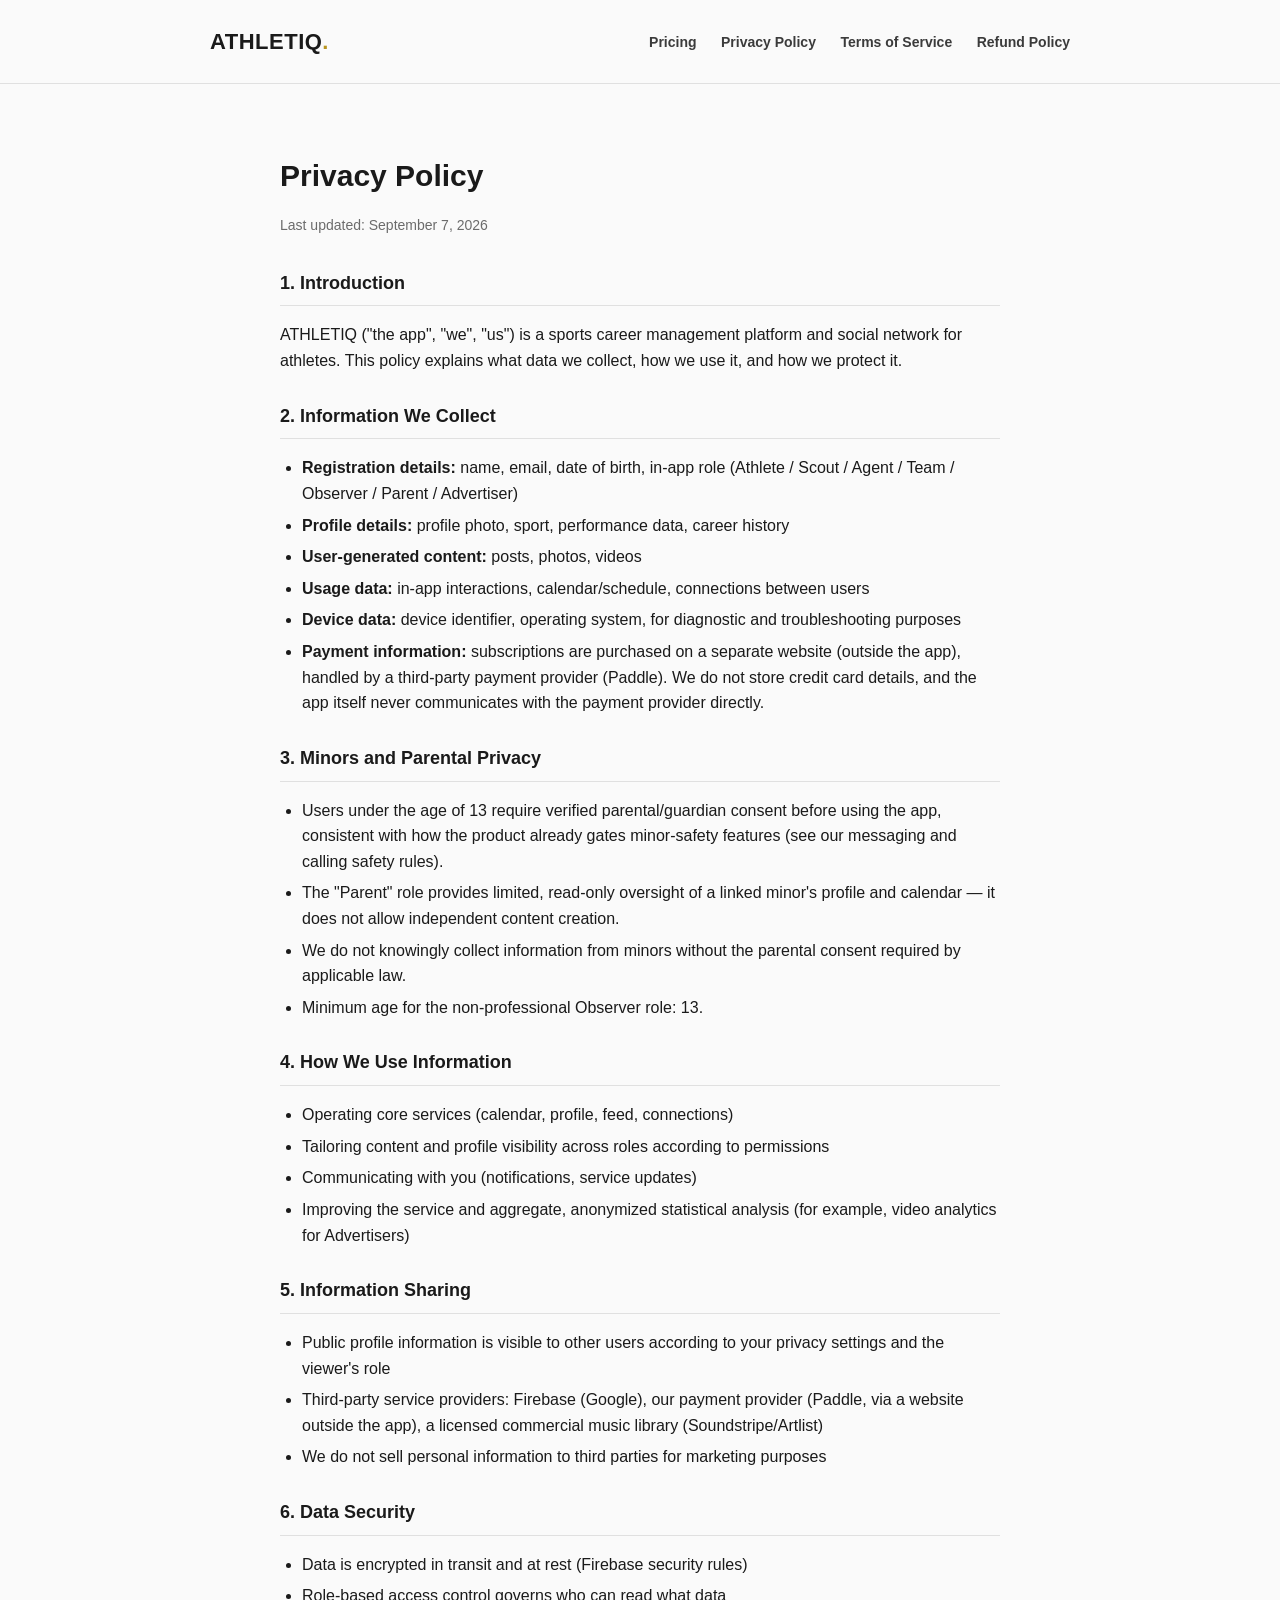
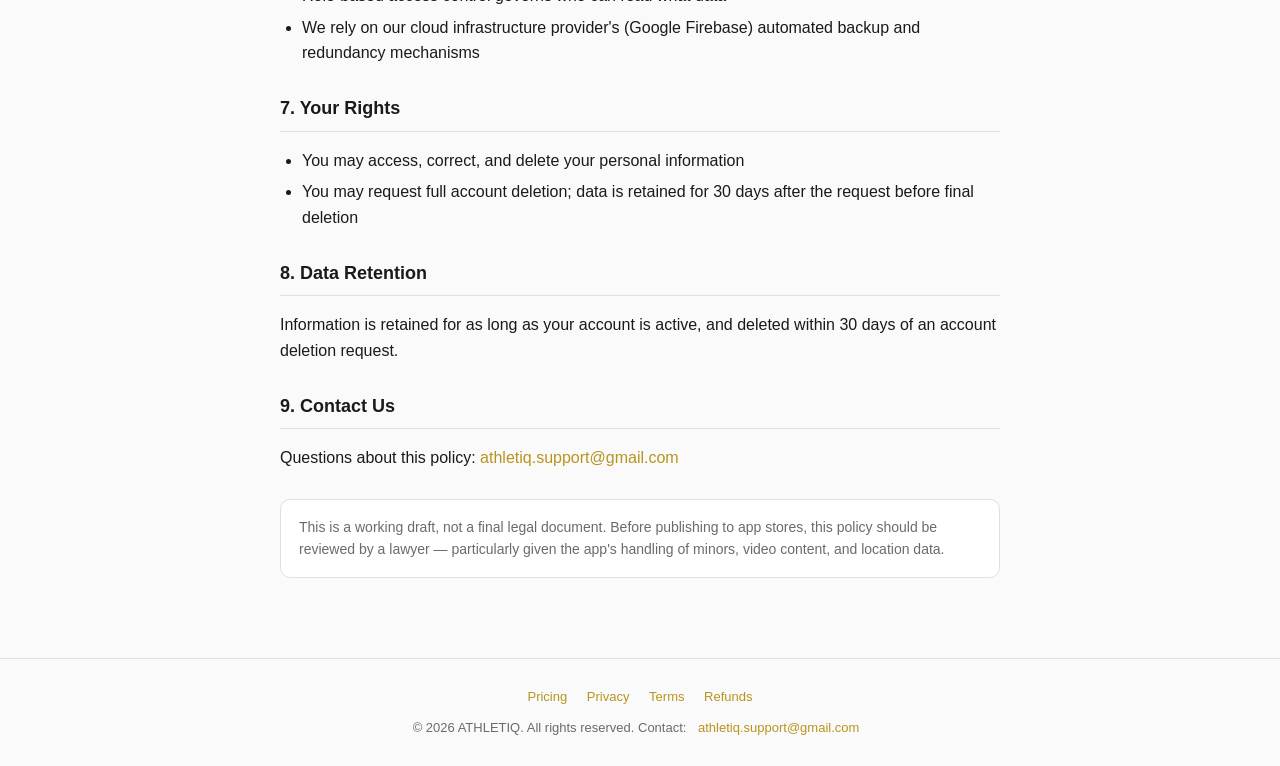
==== privacy.html @ 03448f11 "ATHLETIQ legal/pricing site" ====
<!doctype html>
<html lang="en">
<head>
<meta charset="utf-8">
<meta name="viewport" content="width=device-width, initial-scale=1">
<title>Privacy Policy — ATHLETIQ</title>
<link rel="stylesheet" href="style.css">
</head>
<body class="light">

<!--
  ATTORNEY REVIEW NEEDED BEFORE THIS IS LEGALLY FINAL.
  This page is translated/adapted from ATHLETIQ_Privacy_Terms_Draft_v1.md
  (Part A), which is explicitly marked as a working draft, not a final
  legal document. Every [ALON: ...] / bracketed placeholder in that source
  doc that was still unresolved has been filled below with a conservative
  default so this page reads as a complete policy — NOT because these
  defaults have been legally verified. Auto-filled defaults, by section:

  - Section 3 (Minors): minimum age set to 13, with parental consent
    required under 13 via the in-app Parent-account link feature. This
    matches the age threshold the product already enforces elsewhere
    (Closure Doc section 12.6's minor-safety chat rules), but the exact
    legal minimum age per jurisdiction (Israel law / GDPR digital consent
    age, which varies 13-16 by EU member state / US COPPA) has NOT been
    confirmed by counsel. Revisit before launch.
  - Section 6 (Security): backup/retention mechanism description is a
    generic statement about Firebase's managed infrastructure, not a
    verified description of ATHLETIQ's actual backup procedures. Revisit.
  - Section 9 (Contact): athletiq.support@gmail.com — this one was
    explicitly provided as the real support address, not a placeholder.
-->

<header class="site-header">
  <div class="wrap">
    <a class="logo" href="index.html" style="color:inherit;">ATHLETIQ<span class="dot">.</span></a>
    <nav class="site-nav">
      <a href="pricing.html">Pricing</a>
      <a href="privacy.html">Privacy Policy</a>
      <a href="terms.html">Terms of Service</a>
      <a href="refund.html">Refund Policy</a>
    </nav>
  </div>
</header>

<main>
  <div class="wrap">
    <h1 class="page-title">Privacy Policy</h1>
    <p class="updated">Last updated: September 7, 2026</p>

    <section class="legal-section">
      <h2>1. Introduction</h2>
      <p>ATHLETIQ ("the app", "we", "us") is a sports career management platform and social network for athletes. This policy explains what data we collect, how we use it, and how we protect it.</p>
    </section>

    <section class="legal-section">
      <h2>2. Information We Collect</h2>
      <ul>
        <li><strong>Registration details:</strong> name, email, date of birth, in-app role (Athlete / Scout / Agent / Team / Observer / Parent / Advertiser)</li>
        <li><strong>Profile details:</strong> profile photo, sport, performance data, career history</li>
        <li><strong>User-generated content:</strong> posts, photos, videos</li>
        <li><strong>Usage data:</strong> in-app interactions, calendar/schedule, connections between users</li>
        <li><strong>Device data:</strong> device identifier, operating system, for diagnostic and troubleshooting purposes</li>
        <li><strong>Payment information:</strong> subscriptions are purchased on a separate website (outside the app), handled by a third-party payment provider (Paddle). We do not store credit card details, and the app itself never communicates with the payment provider directly.</li>
      </ul>
    </section>

    <section class="legal-section">
      <h2>3. Minors and Parental Privacy</h2>
      <ul>
        <li>Users under the age of 13 require verified parental/guardian consent before using the app, consistent with how the product already gates minor-safety features (see our messaging and calling safety rules).</li>
        <li>The "Parent" role provides limited, read-only oversight of a linked minor's profile and calendar — it does not allow independent content creation.</li>
        <li>We do not knowingly collect information from minors without the parental consent required by applicable law.</li>
        <li>Minimum age for the non-professional Observer role: 13.</li>
      </ul>
    </section>

    <section class="legal-section">
      <h2>4. How We Use Information</h2>
      <ul>
        <li>Operating core services (calendar, profile, feed, connections)</li>
        <li>Tailoring content and profile visibility across roles according to permissions</li>
        <li>Communicating with you (notifications, service updates)</li>
        <li>Improving the service and aggregate, anonymized statistical analysis (for example, video analytics for Advertisers)</li>
      </ul>
    </section>

    <section class="legal-section">
      <h2>5. Information Sharing</h2>
      <ul>
        <li>Public profile information is visible to other users according to your privacy settings and the viewer's role</li>
        <li>Third-party service providers: Firebase (Google), our payment provider (Paddle, via a website outside the app), a licensed commercial music library (Soundstripe/Artlist)</li>
        <li>We do not sell personal information to third parties for marketing purposes</li>
      </ul>
    </section>

    <section class="legal-section">
      <h2>6. Data Security</h2>
      <ul>
        <li>Data is encrypted in transit and at rest (Firebase security rules)</li>
        <li>Role-based access control governs who can read what data</li>
        <li>We rely on our cloud infrastructure provider's (Google Firebase) automated backup and redundancy mechanisms</li>
      </ul>
    </section>

    <section class="legal-section">
      <h2>7. Your Rights</h2>
      <ul>
        <li>You may access, correct, and delete your personal information</li>
        <li>You may request full account deletion; data is retained for 30 days after the request before final deletion</li>
      </ul>
    </section>

    <section class="legal-section">
      <h2>8. Data Retention</h2>
      <p>Information is retained for as long as your account is active, and deleted within 30 days of an account deletion request.</p>
    </section>

    <section class="legal-section">
      <h2>9. Contact Us</h2>
      <p>Questions about this policy: <a href="mailto:athletiq.support@gmail.com">athletiq.support@gmail.com</a></p>
    </section>

    <div class="note-box">
      This is a working draft, not a final legal document. Before publishing to app stores, this policy should be reviewed by a lawyer — particularly given the app's handling of minors, video content, and location data.
    </div>
  </div>
</main>

<footer class="site-footer">
  <div class="wrap">
    <div>
      <a href="pricing.html">Pricing</a>
      <a href="privacy.html">Privacy</a>
      <a href="terms.html">Terms</a>
      <a href="refund.html">Refunds</a>
    </div>
    <div style="margin-top:10px;">&copy; 2026 ATHLETIQ. All rights reserved. Contact: <a href="mailto:athletiq.support@gmail.com">athletiq.support@gmail.com</a></div>
  </div>
</footer>

</body>
</html>
---- style.css ----
/* ATHLETIQ — legal/marketing static site.
   Colors match the real app's design system (Closure Doc section 11) —
   not invented for this site. Dark palette (Auth-flow look) for the
   landing page, light palette (in-app default) for policy/pricing pages,
   same split logic the app itself uses. */

:root {
  --gold: #B8941F;
  --gold-light: #D4AF37;
  --gold-dark: #8C6D14;
  --silver: #C0C0C0;
  --error: #D64545;

  /* light (policy/pricing pages) */
  --light-bg: #FAFAFA;
  --light-surface: #FFFFFF;
  --light-text: #1A1A1A;
  --light-text-secondary: #6B6B6B;
  --light-border: #E0E0E0;

  /* dark (homepage, Auth-flow look) */
  --dark-bg: #0D0D0D;
  --dark-surface: #1A1A1A;
  --dark-text: #FFFFFF;
  --dark-text-secondary: #B3B3B3;
  --dark-border: #2E2E2E;
}

* { box-sizing: border-box; }

body {
  margin: 0;
  font-family: -apple-system, BlinkMacSystemFont, "Segoe UI", Roboto, Helvetica, Arial, sans-serif;
  line-height: 1.6;
}

body.light {
  background: var(--light-bg);
  color: var(--light-text);
}

body.dark {
  background: var(--dark-bg);
  color: var(--dark-text);
}

a { color: var(--gold); text-decoration: none; }
a:hover { color: var(--gold-light); text-decoration: underline; }

.wrap {
  max-width: 760px;
  margin: 0 auto;
  padding: 0 20px;
}

header.site-header {
  padding: 24px 0;
  border-bottom: 1px solid var(--light-border);
}

body.dark header.site-header { border-bottom-color: var(--dark-border); }

.site-header .wrap {
  max-width: 900px;
  display: flex;
  align-items: center;
  justify-content: space-between;
  flex-wrap: wrap;
  gap: 12px;
}

.logo {
  font-size: 22px;
  font-weight: 800;
  letter-spacing: 0.5px;
  color: inherit;
}

.logo .dot { color: var(--gold); }

nav.site-nav a {
  margin-inline-start: 20px;
  font-size: 14px;
  font-weight: 600;
  color: inherit;
  opacity: 0.85;
}

nav.site-nav a:hover { opacity: 1; color: var(--gold); }

main { padding: 48px 0 80px; }

.hero {
  max-width: 900px;
  margin: 0 auto;
  padding: 80px 20px 64px;
  text-align: center;
}

.hero h1 {
  font-size: 40px;
  margin: 0 0 12px;
}

.hero .tagline {
  font-size: 18px;
  color: var(--dark-text-secondary);
  max-width: 520px;
  margin: 0 auto 32px;
}

.btn {
  display: inline-block;
  background: var(--gold);
  color: var(--dark-bg);
  font-weight: 700;
  padding: 12px 28px;
  border-radius: 8px;
  text-decoration: none;
}

.btn:hover { background: var(--gold-light); color: var(--dark-bg); text-decoration: none; }

.link-row {
  display: flex;
  justify-content: center;
  gap: 24px;
  flex-wrap: wrap;
  margin-top: 40px;
}

.link-row a { font-size: 15px; font-weight: 600; }

h1, h2, h3 { font-weight: 700; }

.page-title {
  font-size: 30px;
  margin-bottom: 4px;
}

.updated {
  color: var(--light-text-secondary);
  font-size: 14px;
  margin-bottom: 32px;
}

section.legal-section { margin-bottom: 28px; }

section.legal-section h2 {
  font-size: 18px;
  border-bottom: 1px solid var(--light-border);
  padding-bottom: 8px;
  margin-bottom: 10px;
}

ul { padding-inline-start: 22px; }
li { margin-bottom: 6px; }

table.pricing {
  width: 100%;
  border-collapse: collapse;
  margin: 24px 0 8px;
}

table.pricing th, table.pricing td {
  text-align: start;
  padding: 14px 12px;
  border-bottom: 1px solid var(--light-border);
}

table.pricing th { font-size: 13px; text-transform: uppercase; letter-spacing: 0.04em; color: var(--light-text-secondary); }

table.pricing td.price { font-weight: 700; color: var(--gold-dark); white-space: nowrap; }

.note-box {
  background: var(--light-surface);
  border: 1px solid var(--light-border);
  border-radius: 10px;
  padding: 16px 18px;
  font-size: 14px;
  color: var(--light-text-secondary);
  margin-top: 24px;
}

footer.site-footer {
  border-top: 1px solid var(--light-border);
  padding: 28px 0;
  font-size: 13px;
  color: var(--light-text-secondary);
  text-align: center;
}

body.dark footer.site-footer {
  border-top-color: var(--dark-border);
  color: var(--dark-text-secondary);
}

footer.site-footer a { margin: 0 8px; }

.contact-line {
  font-size: 15px;
  margin-top: 8px;
}

@media (max-width: 600px) {
  .hero h1 { font-size: 30px; }
  nav.site-nav a { margin-inline-start: 12px; font-size: 13px; }
}
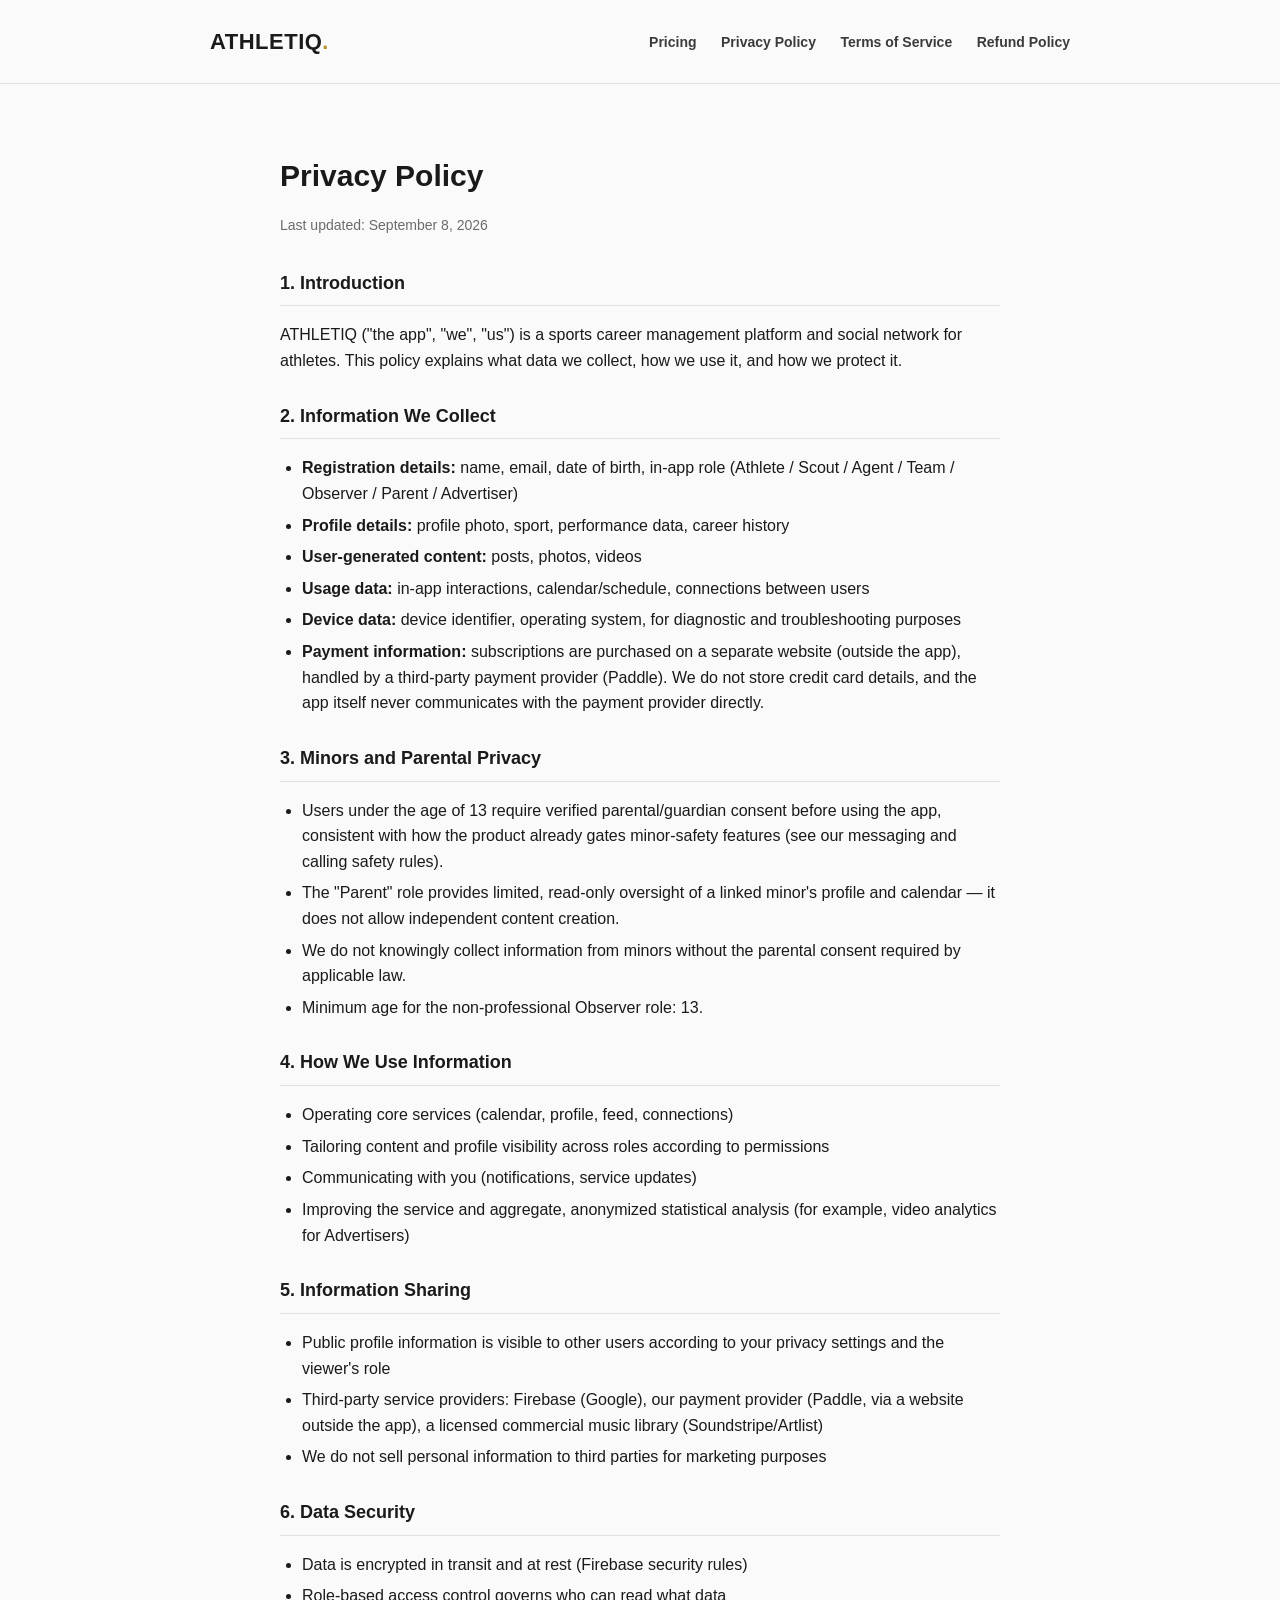
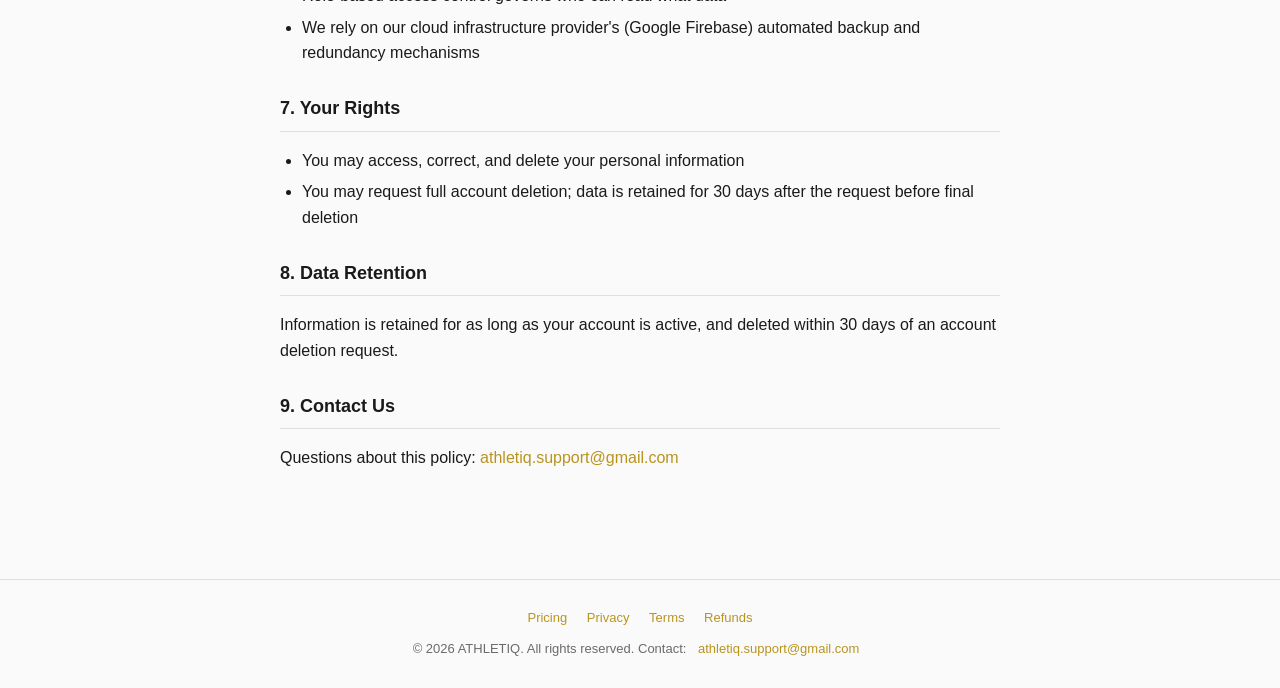
==== commit 5f802cea: "Remove draft labeling from legal pages Co-Authored-By: Claude Sonnet 5 <noreply@anthropic.com> Claud" ====
--- a/privacy.html
+++ b/privacy.html
@@ -7,29 +7,6 @@
 <link rel="stylesheet" href="style.css">
 </head>
 <body class="light">
-
-<!--
-  ATTORNEY REVIEW NEEDED BEFORE THIS IS LEGALLY FINAL.
-  This page is translated/adapted from ATHLETIQ_Privacy_Terms_Draft_v1.md
-  (Part A), which is explicitly marked as a working draft, not a final
-  legal document. Every [ALON: ...] / bracketed placeholder in that source
-  doc that was still unresolved has been filled below with a conservative
-  default so this page reads as a complete policy — NOT because these
-  defaults have been legally verified. Auto-filled defaults, by section:
-
-  - Section 3 (Minors): minimum age set to 13, with parental consent
-    required under 13 via the in-app Parent-account link feature. This
-    matches the age threshold the product already enforces elsewhere
-    (Closure Doc section 12.6's minor-safety chat rules), but the exact
-    legal minimum age per jurisdiction (Israel law / GDPR digital consent
-    age, which varies 13-16 by EU member state / US COPPA) has NOT been
-    confirmed by counsel. Revisit before launch.
-  - Section 6 (Security): backup/retention mechanism description is a
-    generic statement about Firebase's managed infrastructure, not a
-    verified description of ATHLETIQ's actual backup procedures. Revisit.
-  - Section 9 (Contact): athletiq.support@gmail.com — this one was
-    explicitly provided as the real support address, not a placeholder.
--->
 
 <header class="site-header">
   <div class="wrap">
@@ -46,7 +23,7 @@
 <main>
   <div class="wrap">
     <h1 class="page-title">Privacy Policy</h1>
-    <p class="updated">Last updated: September 7, 2026</p>
+    <p class="updated">Last updated: September 8, 2026</p>
 
     <section class="legal-section">
       <h2>1. Introduction</h2>
@@ -120,10 +97,6 @@
       <h2>9. Contact Us</h2>
       <p>Questions about this policy: <a href="mailto:athletiq.support@gmail.com">athletiq.support@gmail.com</a></p>
     </section>
-
-    <div class="note-box">
-      This is a working draft, not a final legal document. Before publishing to app stores, this policy should be reviewed by a lawyer — particularly given the app's handling of minors, video content, and location data.
-    </div>
   </div>
 </main>
 
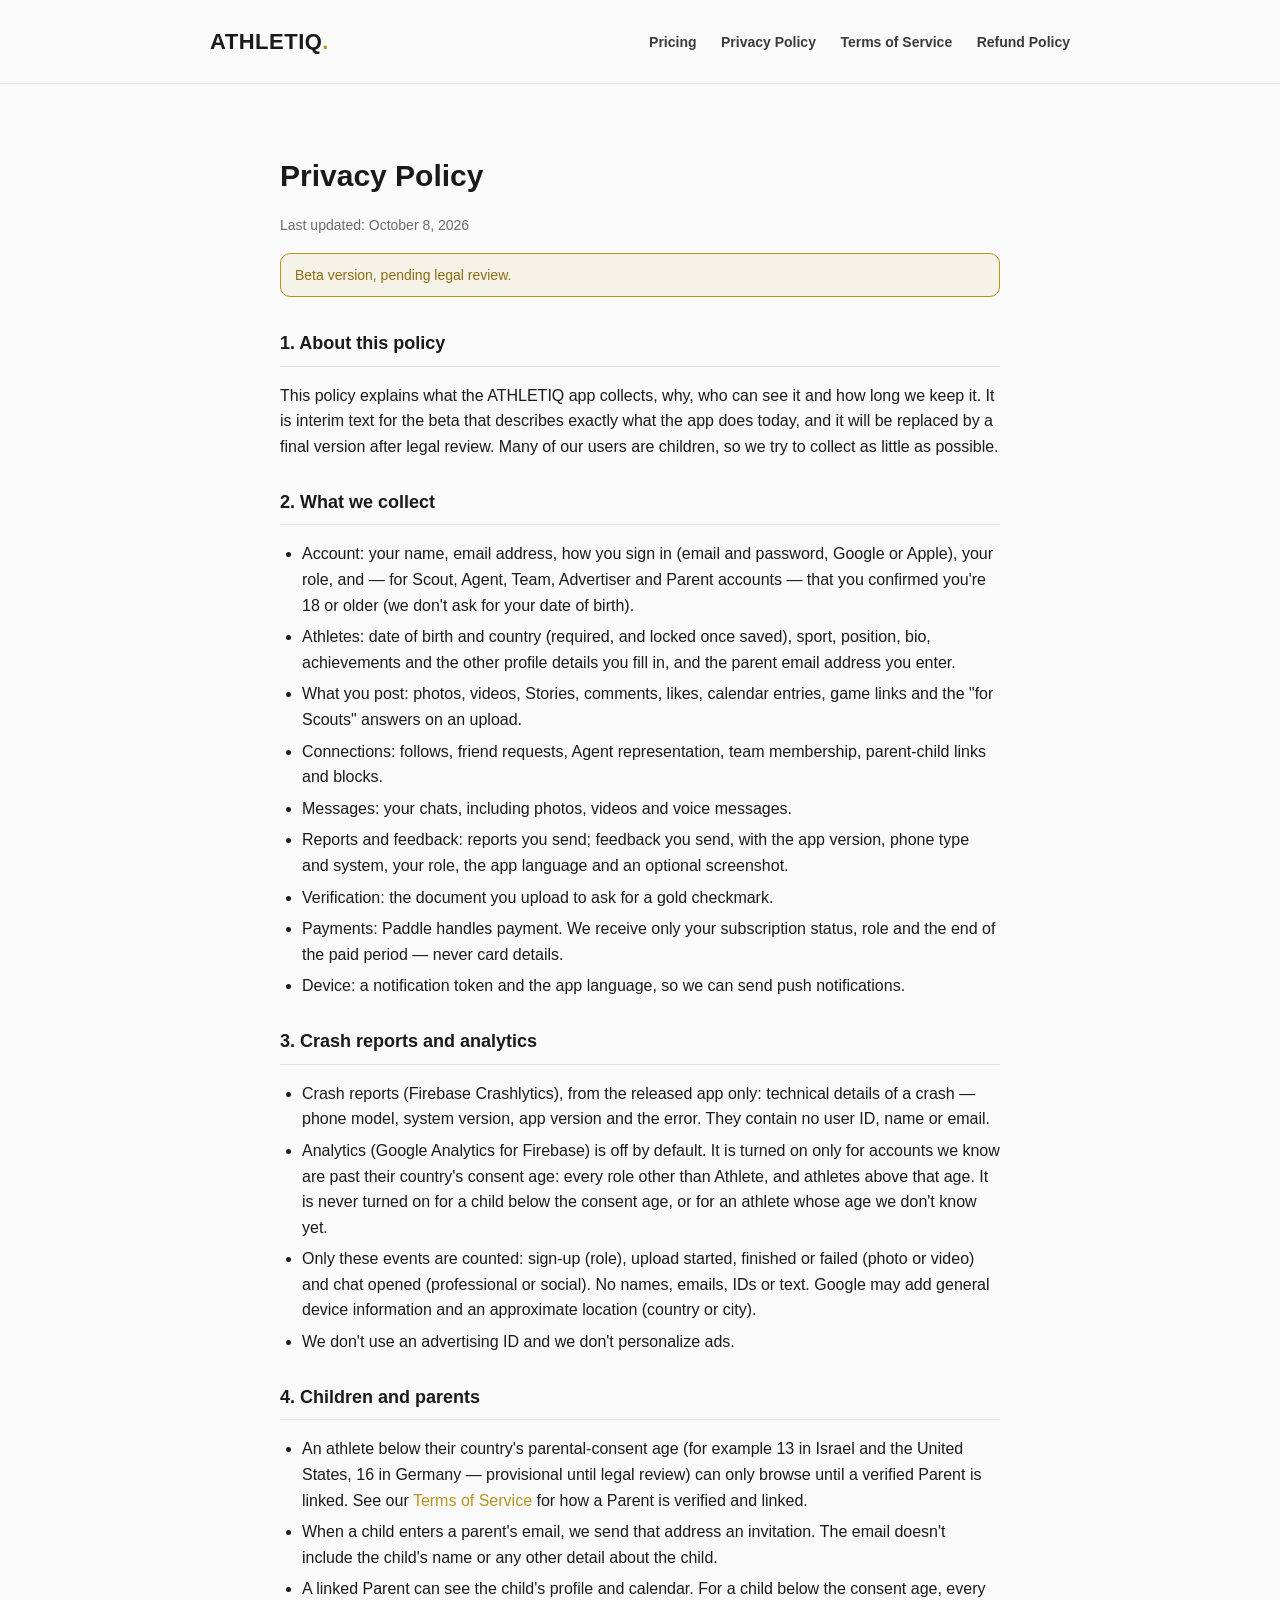
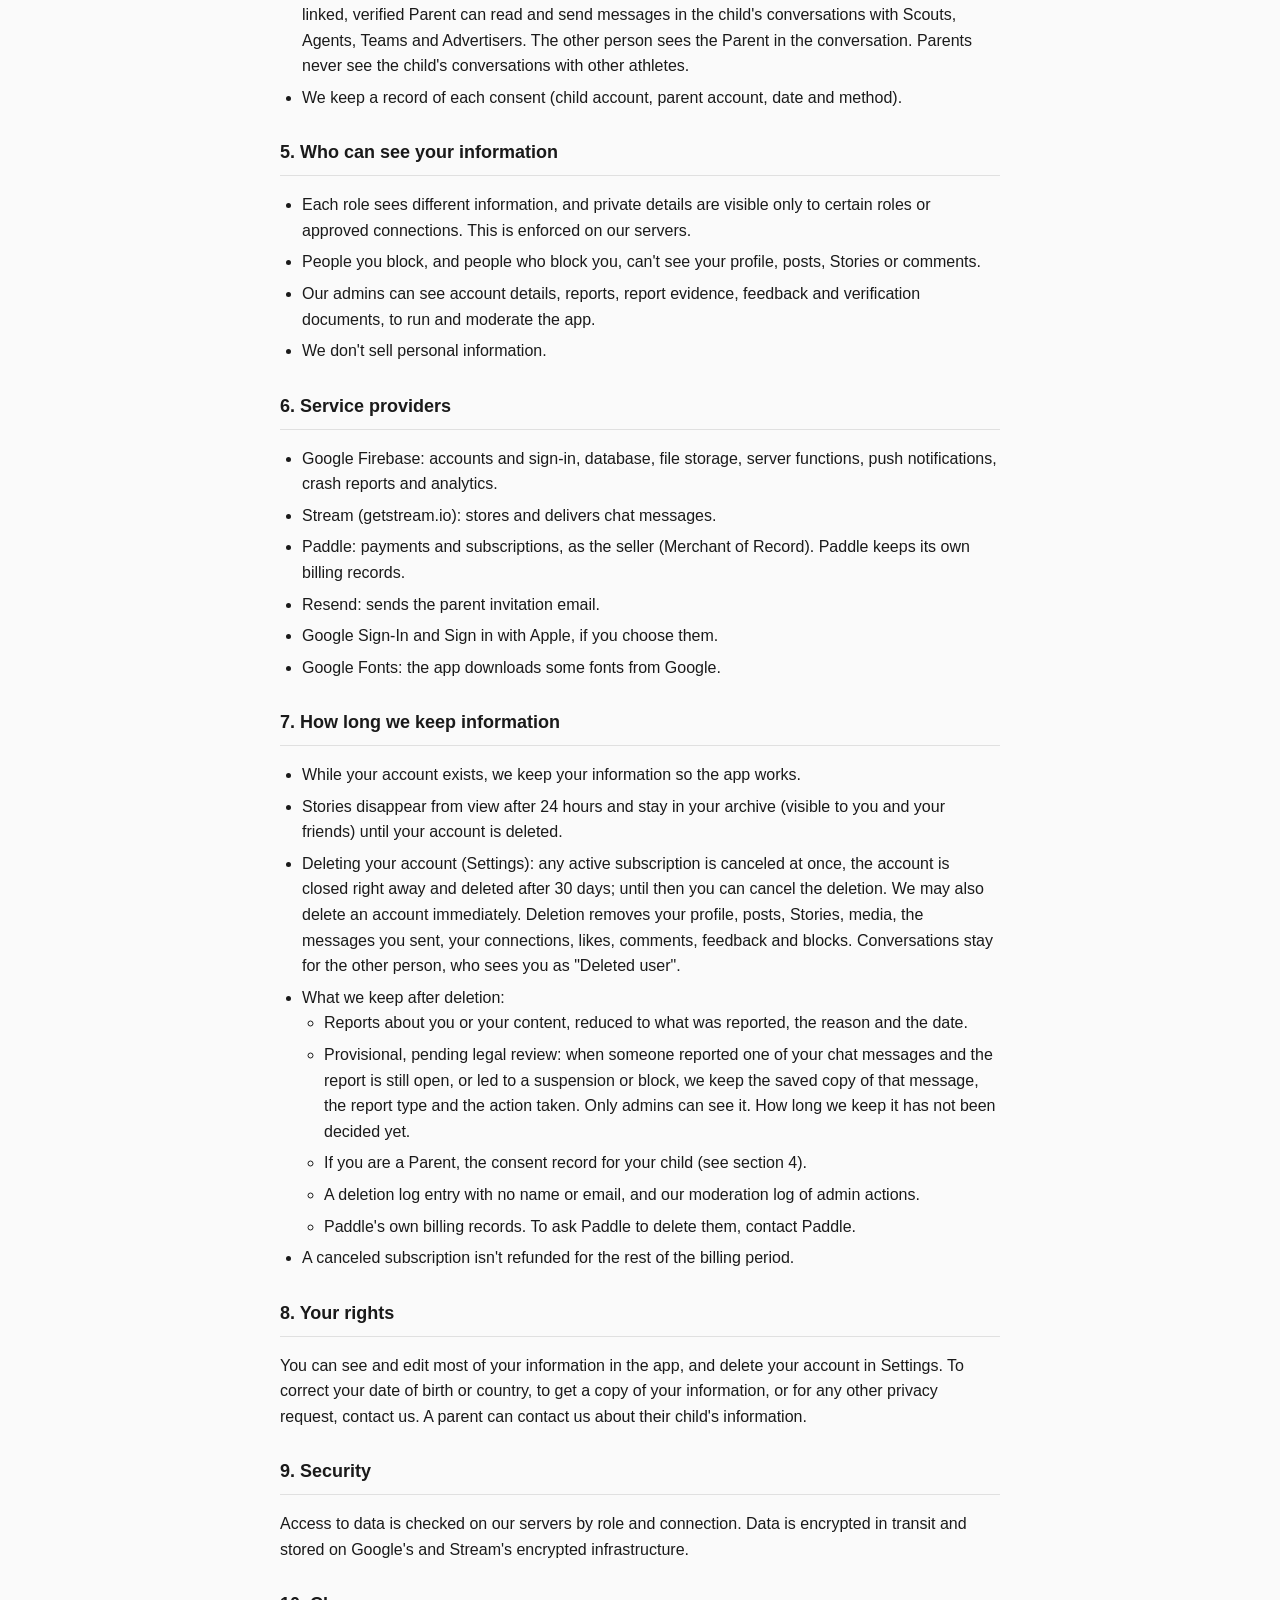
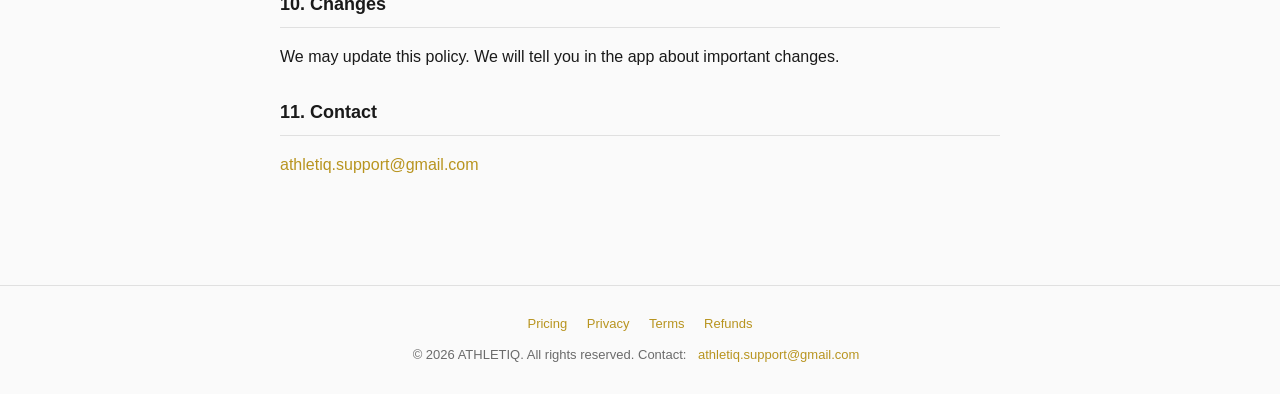
==== commit b1411345: "Terms, Privacy, Refund: beta interim text, pending legal review Matches the app's in-app text (athle" ====
--- a/privacy.html
+++ b/privacy.html
@@ -23,79 +23,100 @@
 <main>
   <div class="wrap">
     <h1 class="page-title">Privacy Policy</h1>
-    <p class="updated">Last updated: September 8, 2026</p>
+    <p class="updated">Last updated: October 8, 2026</p>
+    <p class="beta-notice">Beta version, pending legal review.</p>
 
     <section class="legal-section">
-      <h2>1. Introduction</h2>
-      <p>ATHLETIQ ("the app", "we", "us") is a sports career management platform and social network for athletes. This policy explains what data we collect, how we use it, and how we protect it.</p>
+      <h2>1. About this policy</h2>
+      <p>This policy explains what the ATHLETIQ app collects, why, who can see it and how long we keep it. It is interim text for the beta that describes exactly what the app does today, and it will be replaced by a final version after legal review. Many of our users are children, so we try to collect as little as possible.</p>
     </section>
 
     <section class="legal-section">
-      <h2>2. Information We Collect</h2>
+      <h2>2. What we collect</h2>
       <ul>
-        <li><strong>Registration details:</strong> name, email, date of birth, in-app role (Athlete / Scout / Agent / Team / Observer / Parent / Advertiser)</li>
-        <li><strong>Profile details:</strong> profile photo, sport, performance data, career history</li>
-        <li><strong>User-generated content:</strong> posts, photos, videos</li>
-        <li><strong>Usage data:</strong> in-app interactions, calendar/schedule, connections between users</li>
-        <li><strong>Device data:</strong> device identifier, operating system, for diagnostic and troubleshooting purposes</li>
-        <li><strong>Payment information:</strong> subscriptions are purchased on a separate website (outside the app), handled by a third-party payment provider (Paddle). We do not store credit card details, and the app itself never communicates with the payment provider directly.</li>
+        <li>Account: your name, email address, how you sign in (email and password, Google or Apple), your role, and — for Scout, Agent, Team, Advertiser and Parent accounts — that you confirmed you're 18 or older (we don't ask for your date of birth).</li>
+        <li>Athletes: date of birth and country (required, and locked once saved), sport, position, bio, achievements and the other profile details you fill in, and the parent email address you enter.</li>
+        <li>What you post: photos, videos, Stories, comments, likes, calendar entries, game links and the "for Scouts" answers on an upload.</li>
+        <li>Connections: follows, friend requests, Agent representation, team membership, parent-child links and blocks.</li>
+        <li>Messages: your chats, including photos, videos and voice messages.</li>
+        <li>Reports and feedback: reports you send; feedback you send, with the app version, phone type and system, your role, the app language and an optional screenshot.</li>
+        <li>Verification: the document you upload to ask for a gold checkmark.</li>
+        <li>Payments: Paddle handles payment. We receive only your subscription status, role and the end of the paid period — never card details.</li>
+        <li>Device: a notification token and the app language, so we can send push notifications.</li>
       </ul>
     </section>
 
     <section class="legal-section">
-      <h2>3. Minors and Parental Privacy</h2>
+      <h2>3. Crash reports and analytics</h2>
       <ul>
-        <li>Users under the age of 13 require verified parental/guardian consent before using the app, consistent with how the product already gates minor-safety features (see our messaging and calling safety rules).</li>
-        <li>The "Parent" role provides limited, read-only oversight of a linked minor's profile and calendar — it does not allow independent content creation.</li>
-        <li>We do not knowingly collect information from minors without the parental consent required by applicable law.</li>
-        <li>Minimum age for the non-professional Observer role: 13.</li>
+        <li>Crash reports (Firebase Crashlytics), from the released app only: technical details of a crash — phone model, system version, app version and the error. They contain no user ID, name or email.</li>
+        <li>Analytics (Google Analytics for Firebase) is off by default. It is turned on only for accounts we know are past their country's consent age: every role other than Athlete, and athletes above that age. It is never turned on for a child below the consent age, or for an athlete whose age we don't know yet.</li>
+        <li>Only these events are counted: sign-up (role), upload started, finished or failed (photo or video) and chat opened (professional or social). No names, emails, IDs or text. Google may add general device information and an approximate location (country or city).</li>
+        <li>We don't use an advertising ID and we don't personalize ads.</li>
       </ul>
     </section>
 
     <section class="legal-section">
-      <h2>4. How We Use Information</h2>
+      <h2>4. Children and parents</h2>
       <ul>
-        <li>Operating core services (calendar, profile, feed, connections)</li>
-        <li>Tailoring content and profile visibility across roles according to permissions</li>
-        <li>Communicating with you (notifications, service updates)</li>
-        <li>Improving the service and aggregate, anonymized statistical analysis (for example, video analytics for Advertisers)</li>
+        <li>An athlete below their country's parental-consent age (for example 13 in Israel and the United States, 16 in Germany — provisional until legal review) can only browse until a verified Parent is linked. See our <a href="terms.html">Terms of Service</a> for how a Parent is verified and linked.</li>
+        <li>When a child enters a parent's email, we send that address an invitation. The email doesn't include the child's name or any other detail about the child.</li>
+        <li>A linked Parent can see the child's profile and calendar. For a child below the consent age, every linked, verified Parent can read and send messages in the child's conversations with Scouts, Agents, Teams and Advertisers. The other person sees the Parent in the conversation. Parents never see the child's conversations with other athletes.</li>
+        <li>We keep a record of each consent (child account, parent account, date and method).</li>
       </ul>
     </section>
 
     <section class="legal-section">
-      <h2>5. Information Sharing</h2>
+      <h2>5. Who can see your information</h2>
       <ul>
-        <li>Public profile information is visible to other users according to your privacy settings and the viewer's role</li>
-        <li>Third-party service providers: Firebase (Google), our payment provider (Paddle, via a website outside the app), a licensed commercial music library (Soundstripe/Artlist)</li>
-        <li>We do not sell personal information to third parties for marketing purposes</li>
+        <li>Each role sees different information, and private details are visible only to certain roles or approved connections. This is enforced on our servers.</li>
+        <li>People you block, and people who block you, can't see your profile, posts, Stories or comments.</li>
+        <li>Our admins can see account details, reports, report evidence, feedback and verification documents, to run and moderate the app.</li>
+        <li>We don't sell personal information.</li>
       </ul>
     </section>
 
     <section class="legal-section">
-      <h2>6. Data Security</h2>
+      <h2>6. Service providers</h2>
       <ul>
-        <li>Data is encrypted in transit and at rest (Firebase security rules)</li>
-        <li>Role-based access control governs who can read what data</li>
-        <li>We rely on our cloud infrastructure provider's (Google Firebase) automated backup and redundancy mechanisms</li>
+        <li>Google Firebase: accounts and sign-in, database, file storage, server functions, push notifications, crash reports and analytics.</li>
+        <li>Stream (getstream.io): stores and delivers chat messages.</li>
+        <li>Paddle: payments and subscriptions, as the seller (Merchant of Record). Paddle keeps its own billing records.</li>
+        <li>Resend: sends the parent invitation email.</li>
+        <li>Google Sign-In and Sign in with Apple, if you choose them.</li>
+        <li>Google Fonts: the app downloads some fonts from Google.</li>
       </ul>
     </section>
 
     <section class="legal-section">
-      <h2>7. Your Rights</h2>
+      <h2>7. How long we keep information</h2>
       <ul>
-        <li>You may access, correct, and delete your personal information</li>
-        <li>You may request full account deletion; data is retained for 30 days after the request before final deletion</li>
+        <li>While your account exists, we keep your information so the app works.</li>
+        <li>Stories disappear from view after 24 hours and stay in your archive (visible to you and your friends) until your account is deleted.</li>
+        <li>Deleting your account (Settings): any active subscription is canceled at once, the account is closed right away and deleted after 30 days; until then you can cancel the deletion. We may also delete an account immediately. Deletion removes your profile, posts, Stories, media, the messages you sent, your connections, likes, comments, feedback and blocks. Conversations stay for the other person, who sees you as "Deleted user".</li>
+        <li>What we keep after deletion:<ul><li>Reports about you or your content, reduced to what was reported, the reason and the date.</li><li>Provisional, pending legal review: when someone reported one of your chat messages and the report is still open, or led to a suspension or block, we keep the saved copy of that message, the report type and the action taken. Only admins can see it. How long we keep it has not been decided yet.</li><li>If you are a Parent, the consent record for your child (see section 4).</li><li>A deletion log entry with no name or email, and our moderation log of admin actions.</li><li>Paddle's own billing records. To ask Paddle to delete them, contact Paddle.</li></ul></li>
+        <li>A canceled subscription isn't refunded for the rest of the billing period.</li>
       </ul>
     </section>
 
     <section class="legal-section">
-      <h2>8. Data Retention</h2>
-      <p>Information is retained for as long as your account is active, and deleted within 30 days of an account deletion request.</p>
+      <h2>8. Your rights</h2>
+      <p>You can see and edit most of your information in the app, and delete your account in Settings. To correct your date of birth or country, to get a copy of your information, or for any other privacy request, contact us. A parent can contact us about their child's information.</p>
     </section>
 
     <section class="legal-section">
-      <h2>9. Contact Us</h2>
-      <p>Questions about this policy: <a href="mailto:athletiq.support@gmail.com">athletiq.support@gmail.com</a></p>
+      <h2>9. Security</h2>
+      <p>Access to data is checked on our servers by role and connection. Data is encrypted in transit and stored on Google's and Stream's encrypted infrastructure.</p>
+    </section>
+
+    <section class="legal-section">
+      <h2>10. Changes</h2>
+      <p>We may update this policy. We will tell you in the app about important changes.</p>
+    </section>
+
+    <section class="legal-section">
+      <h2>11. Contact</h2>
+      <p><a href="mailto:athletiq.support@gmail.com">athletiq.support@gmail.com</a></p>
     </section>
   </div>
 </main>
--- a/style.css
+++ b/style.css
@@ -121,6 +121,20 @@
 
 .btn:hover { background: var(--gold-light); color: var(--dark-bg); text-decoration: none; }
 
+button.btn {
+  border: none;
+  font: inherit;
+  font-weight: 700;
+  cursor: pointer;
+}
+
+button.btn:disabled { opacity: 0.6; cursor: default; }
+
+.checkout-account {
+  color: var(--light-text-secondary);
+  font-size: 14px;
+}
+
 .link-row {
   display: flex;
   justify-content: center;
@@ -144,6 +158,16 @@
   margin-bottom: 32px;
 }
 
+.beta-notice {
+  border: 1px solid var(--gold);
+  background: rgba(184, 148, 31, 0.08);
+  color: var(--gold-dark);
+  border-radius: 10px;
+  padding: 10px 14px;
+  font-size: 14px;
+  margin: -16px 0 32px;
+}
+
 section.legal-section { margin-bottom: 28px; }
 
 section.legal-section h2 {
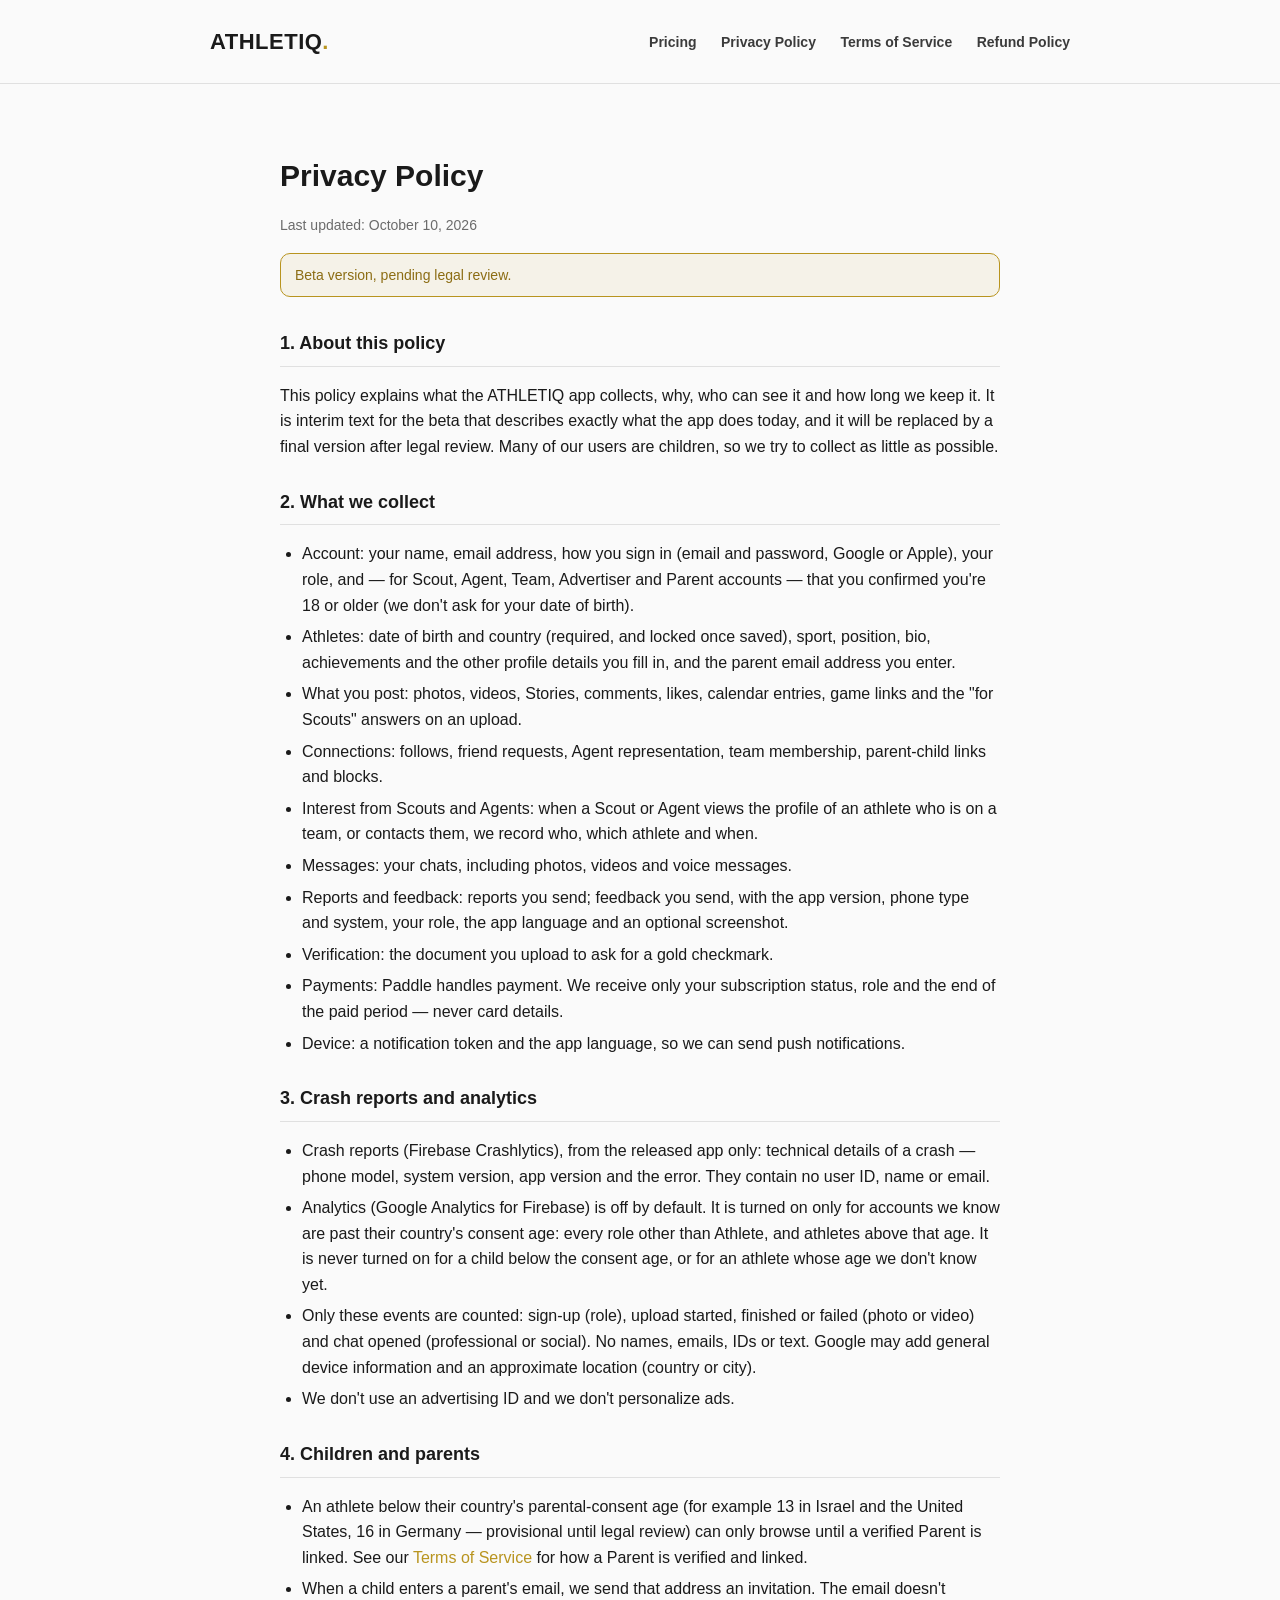
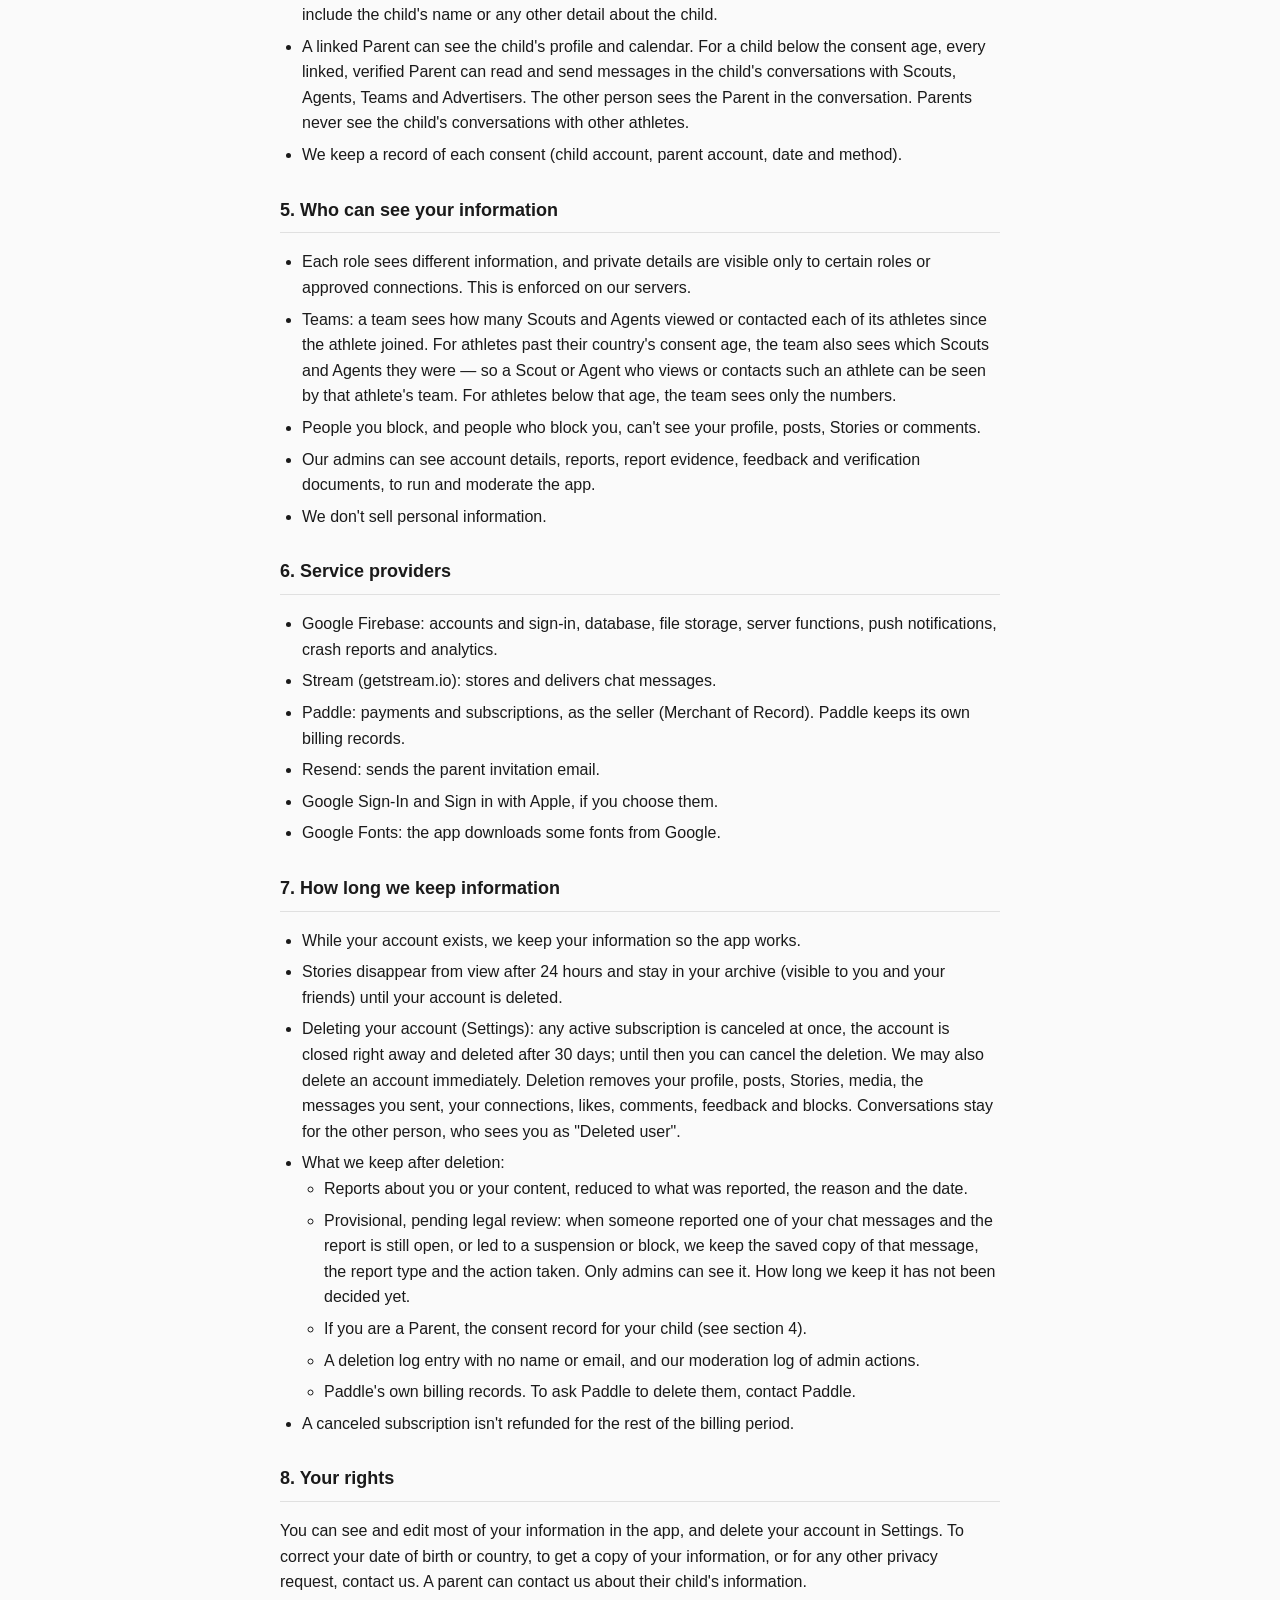
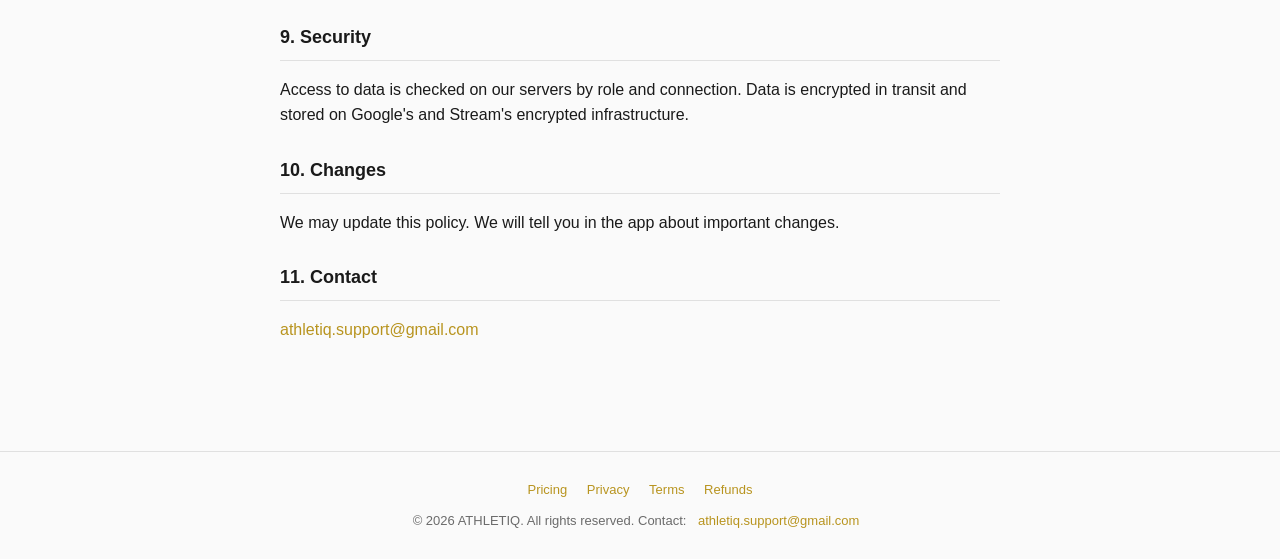
==== commit 8b984c26: "Privacy: Team Scout-interest disclosure (beta interim) Co-Authored-By: Claude Opus 5.5 <noreply@anth" ====
--- a/privacy.html
+++ b/privacy.html
@@ -23,7 +23,7 @@
 <main>
   <div class="wrap">
     <h1 class="page-title">Privacy Policy</h1>
-    <p class="updated">Last updated: October 8, 2026</p>
+    <p class="updated">Last updated: October 10, 2026</p>
     <p class="beta-notice">Beta version, pending legal review.</p>
 
     <section class="legal-section">
@@ -38,6 +38,7 @@
         <li>Athletes: date of birth and country (required, and locked once saved), sport, position, bio, achievements and the other profile details you fill in, and the parent email address you enter.</li>
         <li>What you post: photos, videos, Stories, comments, likes, calendar entries, game links and the "for Scouts" answers on an upload.</li>
         <li>Connections: follows, friend requests, Agent representation, team membership, parent-child links and blocks.</li>
+        <li>Interest from Scouts and Agents: when a Scout or Agent views the profile of an athlete who is on a team, or contacts them, we record who, which athlete and when.</li>
         <li>Messages: your chats, including photos, videos and voice messages.</li>
         <li>Reports and feedback: reports you send; feedback you send, with the app version, phone type and system, your role, the app language and an optional screenshot.</li>
         <li>Verification: the document you upload to ask for a gold checkmark.</li>
@@ -70,6 +71,7 @@
       <h2>5. Who can see your information</h2>
       <ul>
         <li>Each role sees different information, and private details are visible only to certain roles or approved connections. This is enforced on our servers.</li>
+        <li>Teams: a team sees how many Scouts and Agents viewed or contacted each of its athletes since the athlete joined. For athletes past their country&#39;s consent age, the team also sees which Scouts and Agents they were — so a Scout or Agent who views or contacts such an athlete can be seen by that athlete&#39;s team. For athletes below that age, the team sees only the numbers.</li>
         <li>People you block, and people who block you, can't see your profile, posts, Stories or comments.</li>
         <li>Our admins can see account details, reports, report evidence, feedback and verification documents, to run and moderate the app.</li>
         <li>We don't sell personal information.</li>
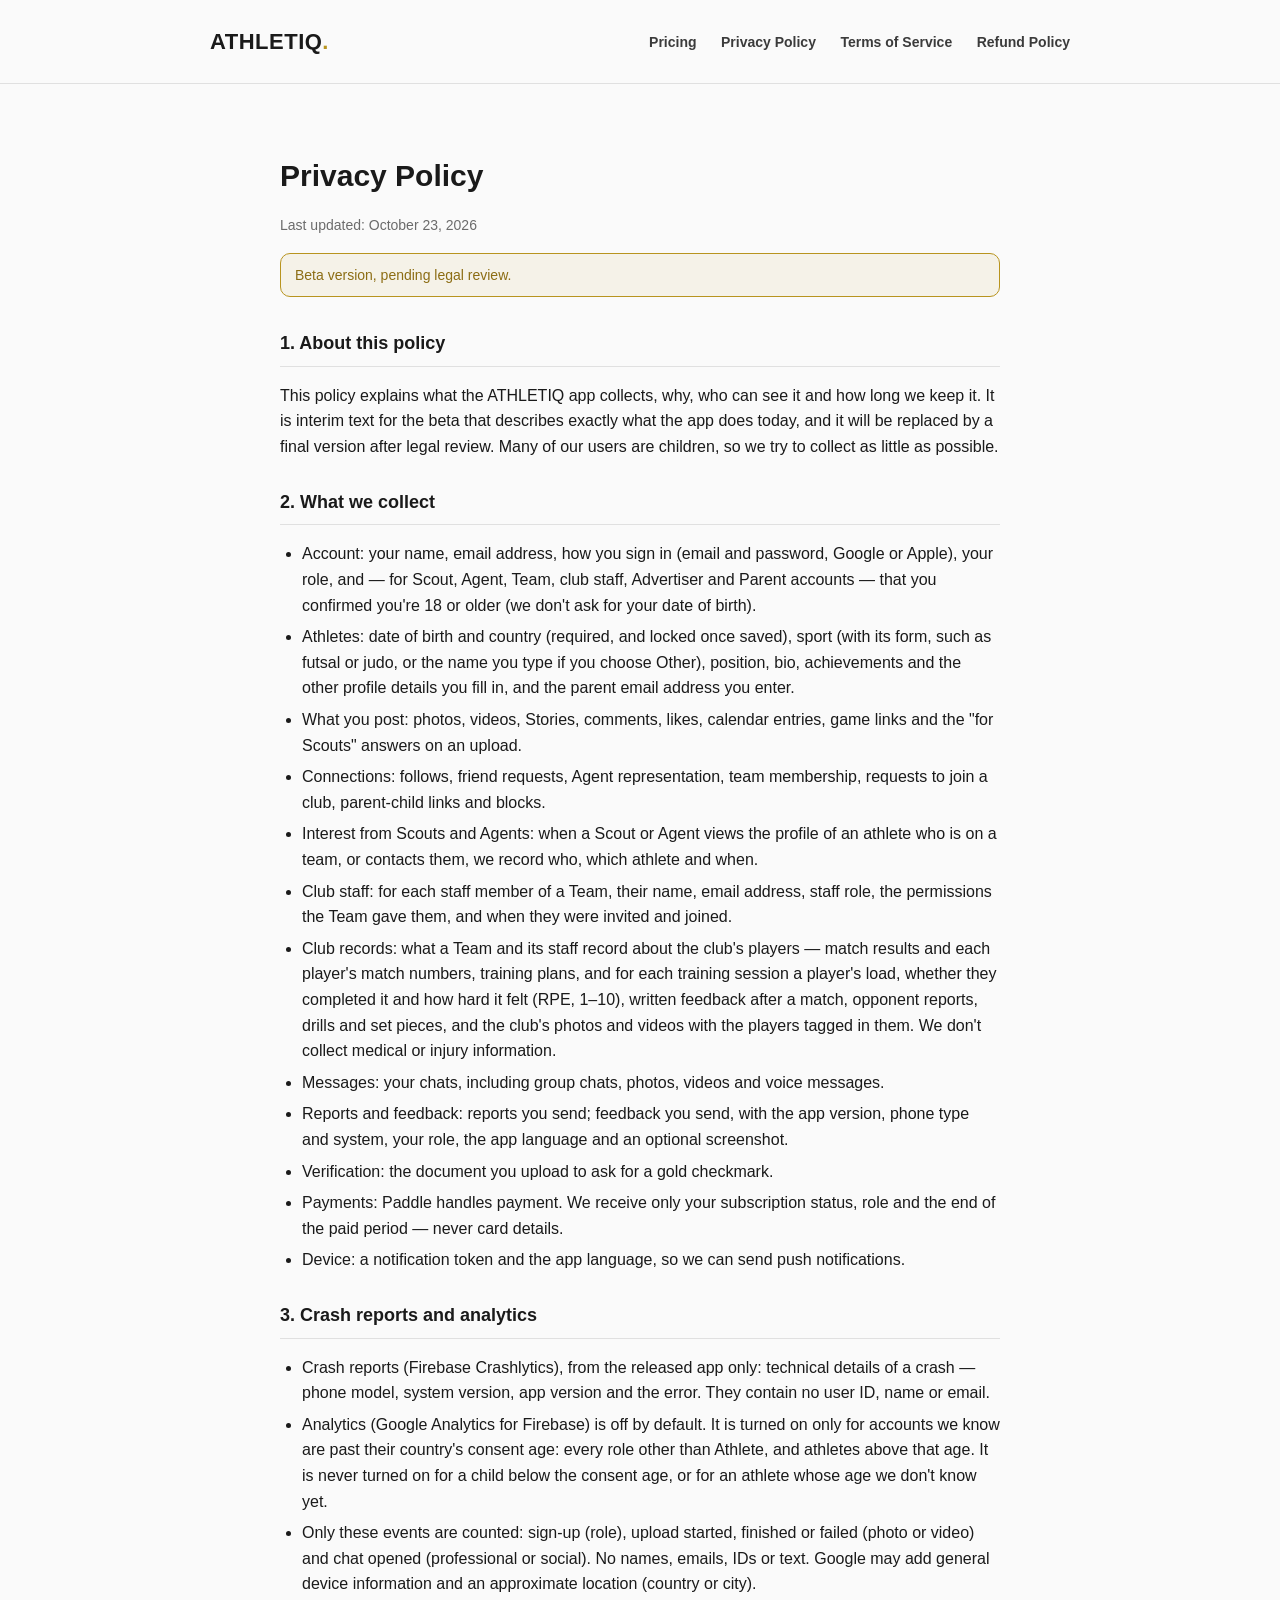
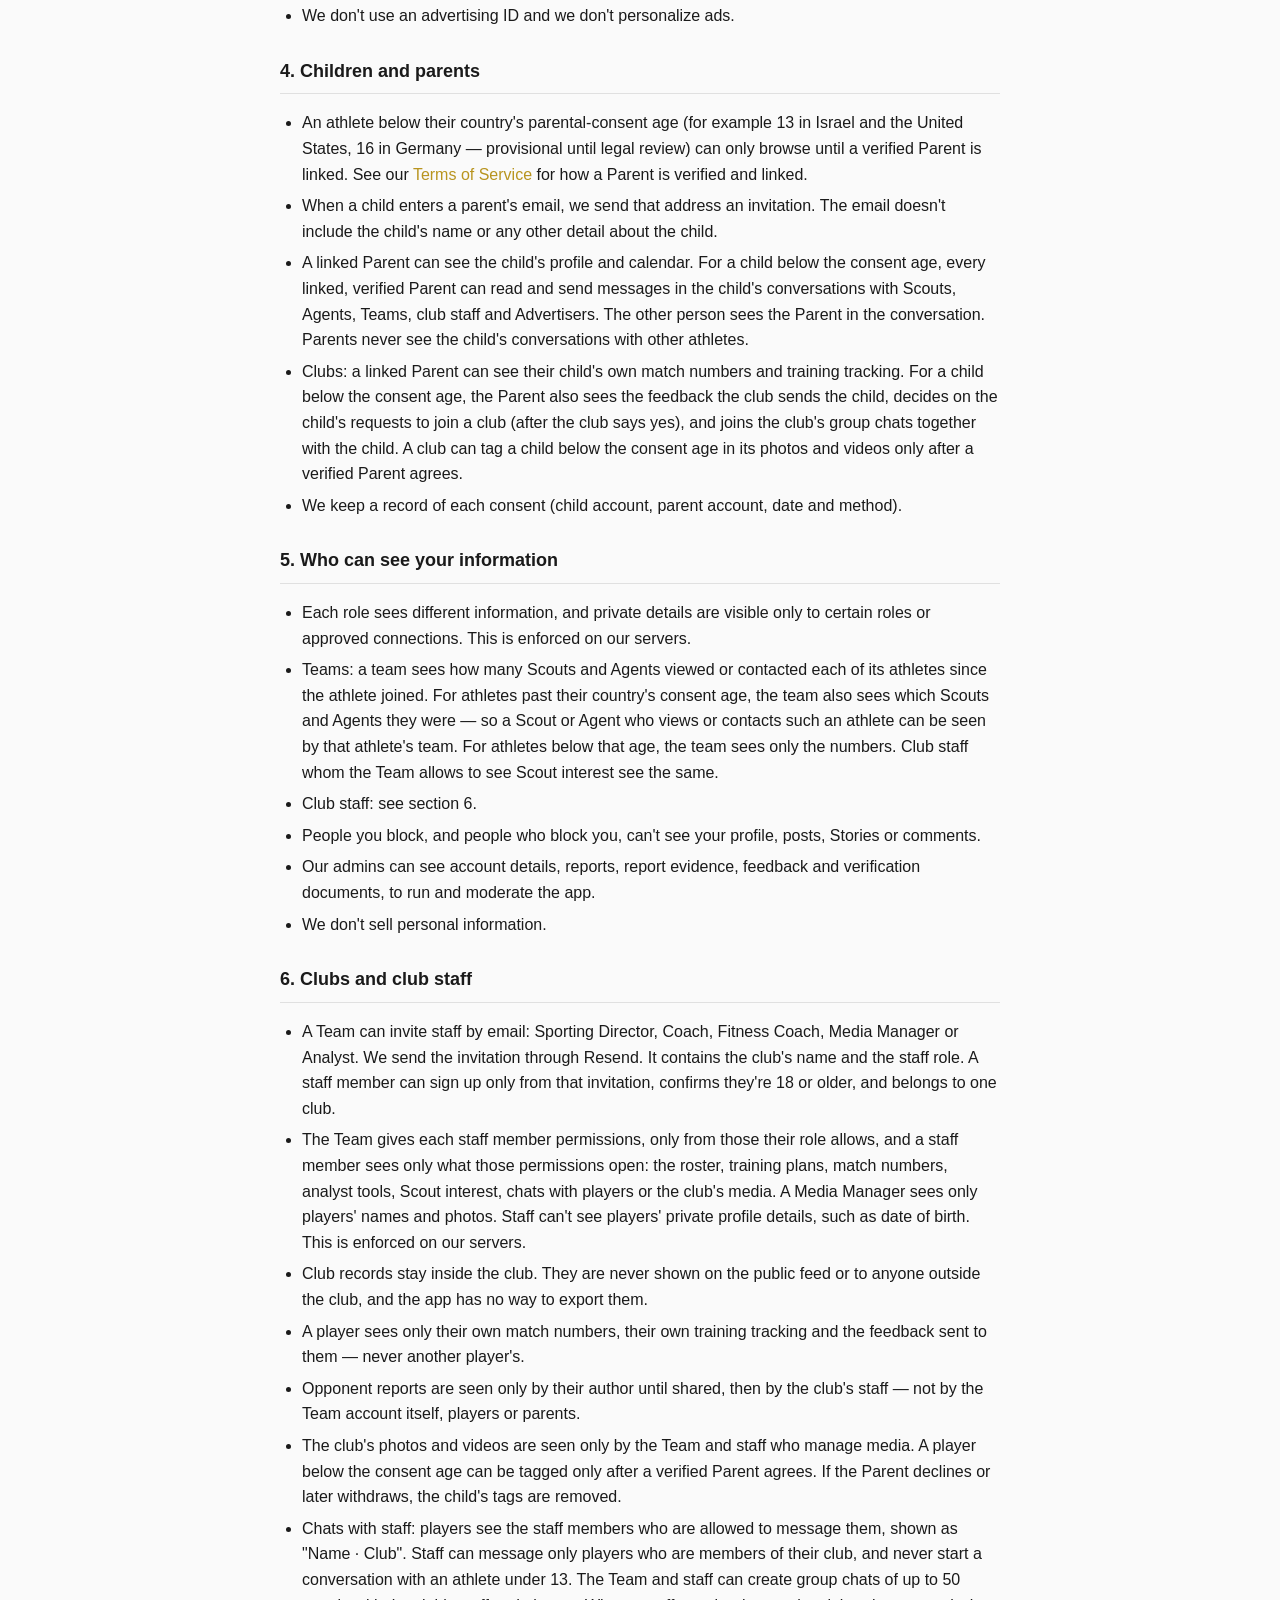
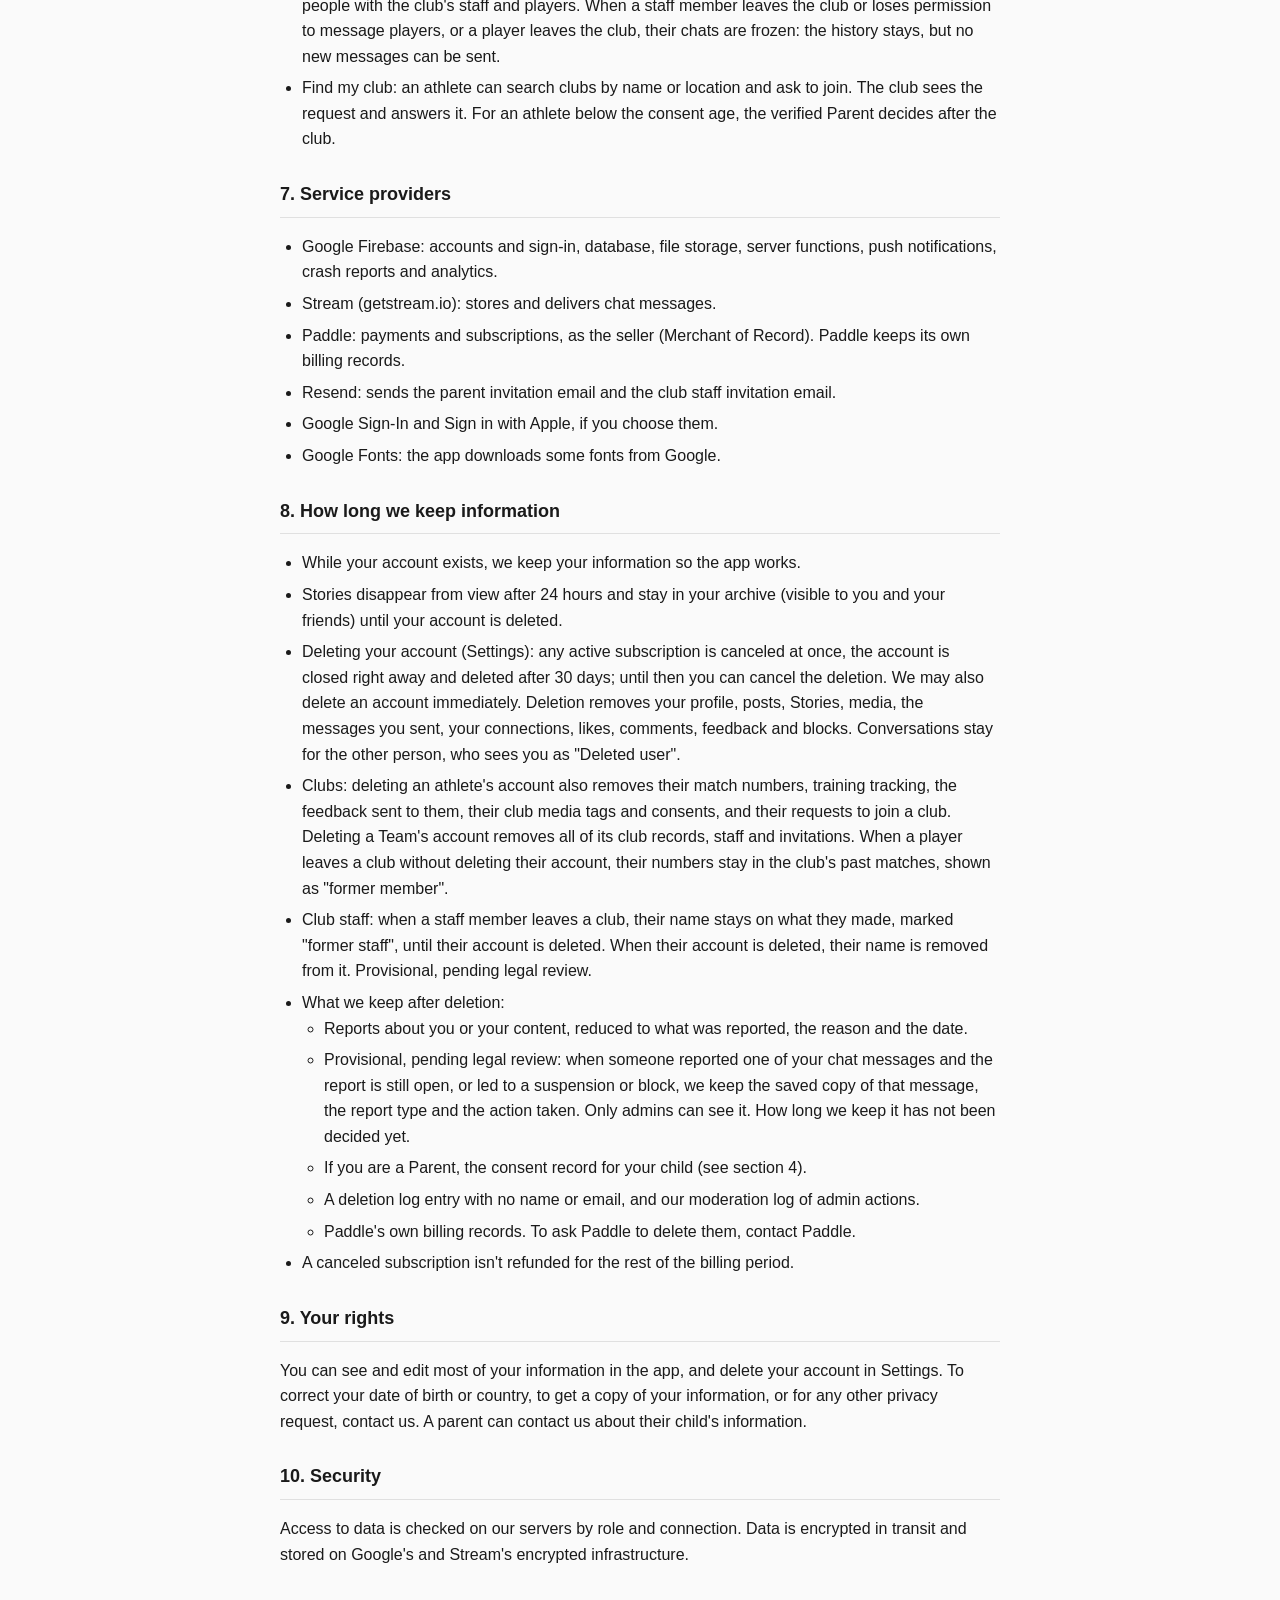
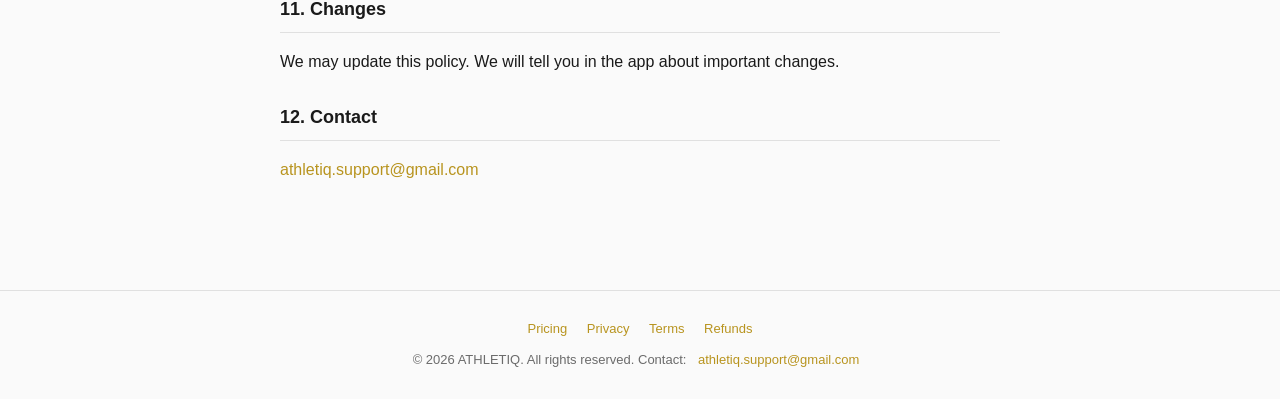
==== commit 0806b6b7: "Terms, Privacy: clubs and club staff (beta interim, October 23) Same text as the app's 1.0.0 (13): P" ====
--- a/privacy.html
+++ b/privacy.html
@@ -23,7 +23,7 @@
 <main>
   <div class="wrap">
     <h1 class="page-title">Privacy Policy</h1>
-    <p class="updated">Last updated: October 10, 2026</p>
+    <p class="updated">Last updated: October 23, 2026</p>
     <p class="beta-notice">Beta version, pending legal review.</p>
 
     <section class="legal-section">
@@ -34,12 +34,14 @@
     <section class="legal-section">
       <h2>2. What we collect</h2>
       <ul>
-        <li>Account: your name, email address, how you sign in (email and password, Google or Apple), your role, and — for Scout, Agent, Team, Advertiser and Parent accounts — that you confirmed you're 18 or older (we don't ask for your date of birth).</li>
-        <li>Athletes: date of birth and country (required, and locked once saved), sport, position, bio, achievements and the other profile details you fill in, and the parent email address you enter.</li>
+        <li>Account: your name, email address, how you sign in (email and password, Google or Apple), your role, and — for Scout, Agent, Team, club staff, Advertiser and Parent accounts — that you confirmed you're 18 or older (we don't ask for your date of birth).</li>
+        <li>Athletes: date of birth and country (required, and locked once saved), sport (with its form, such as futsal or judo, or the name you type if you choose Other), position, bio, achievements and the other profile details you fill in, and the parent email address you enter.</li>
         <li>What you post: photos, videos, Stories, comments, likes, calendar entries, game links and the "for Scouts" answers on an upload.</li>
-        <li>Connections: follows, friend requests, Agent representation, team membership, parent-child links and blocks.</li>
+        <li>Connections: follows, friend requests, Agent representation, team membership, requests to join a club, parent-child links and blocks.</li>
         <li>Interest from Scouts and Agents: when a Scout or Agent views the profile of an athlete who is on a team, or contacts them, we record who, which athlete and when.</li>
-        <li>Messages: your chats, including photos, videos and voice messages.</li>
+        <li>Club staff: for each staff member of a Team, their name, email address, staff role, the permissions the Team gave them, and when they were invited and joined.</li>
+        <li>Club records: what a Team and its staff record about the club's players — match results and each player's match numbers, training plans, and for each training session a player's load, whether they completed it and how hard it felt (RPE, 1–10), written feedback after a match, opponent reports, drills and set pieces, and the club's photos and videos with the players tagged in them. We don't collect medical or injury information.</li>
+        <li>Messages: your chats, including group chats, photos, videos and voice messages.</li>
         <li>Reports and feedback: reports you send; feedback you send, with the app version, phone type and system, your role, the app language and an optional screenshot.</li>
         <li>Verification: the document you upload to ask for a gold checkmark.</li>
         <li>Payments: Paddle handles payment. We receive only your subscription status, role and the end of the paid period — never card details.</li>
@@ -62,7 +64,8 @@
       <ul>
         <li>An athlete below their country's parental-consent age (for example 13 in Israel and the United States, 16 in Germany — provisional until legal review) can only browse until a verified Parent is linked. See our <a href="terms.html">Terms of Service</a> for how a Parent is verified and linked.</li>
         <li>When a child enters a parent's email, we send that address an invitation. The email doesn't include the child's name or any other detail about the child.</li>
-        <li>A linked Parent can see the child's profile and calendar. For a child below the consent age, every linked, verified Parent can read and send messages in the child's conversations with Scouts, Agents, Teams and Advertisers. The other person sees the Parent in the conversation. Parents never see the child's conversations with other athletes.</li>
+        <li>A linked Parent can see the child's profile and calendar. For a child below the consent age, every linked, verified Parent can read and send messages in the child's conversations with Scouts, Agents, Teams, club staff and Advertisers. The other person sees the Parent in the conversation. Parents never see the child's conversations with other athletes.</li>
+        <li>Clubs: a linked Parent can see their child's own match numbers and training tracking. For a child below the consent age, the Parent also sees the feedback the club sends the child, decides on the child's requests to join a club (after the club says yes), and joins the club's group chats together with the child. A club can tag a child below the consent age in its photos and videos only after a verified Parent agrees.</li>
         <li>We keep a record of each consent (child account, parent account, date and method).</li>
       </ul>
     </section>
@@ -71,7 +74,8 @@
       <h2>5. Who can see your information</h2>
       <ul>
         <li>Each role sees different information, and private details are visible only to certain roles or approved connections. This is enforced on our servers.</li>
-        <li>Teams: a team sees how many Scouts and Agents viewed or contacted each of its athletes since the athlete joined. For athletes past their country&#39;s consent age, the team also sees which Scouts and Agents they were — so a Scout or Agent who views or contacts such an athlete can be seen by that athlete&#39;s team. For athletes below that age, the team sees only the numbers.</li>
+        <li>Teams: a team sees how many Scouts and Agents viewed or contacted each of its athletes since the athlete joined. For athletes past their country&#39;s consent age, the team also sees which Scouts and Agents they were — so a Scout or Agent who views or contacts such an athlete can be seen by that athlete&#39;s team. For athletes below that age, the team sees only the numbers. Club staff whom the Team allows to see Scout interest see the same.</li>
+        <li>Club staff: see section 6.</li>
         <li>People you block, and people who block you, can't see your profile, posts, Stories or comments.</li>
         <li>Our admins can see account details, reports, report evidence, feedback and verification documents, to run and moderate the app.</li>
         <li>We don't sell personal information.</li>
@@ -79,45 +83,61 @@
     </section>
 
     <section class="legal-section">
-      <h2>6. Service providers</h2>
+      <h2>6. Clubs and club staff</h2>
+      <ul>
+        <li>A Team can invite staff by email: Sporting Director, Coach, Fitness Coach, Media Manager or Analyst. We send the invitation through Resend. It contains the club's name and the staff role. A staff member can sign up only from that invitation, confirms they're 18 or older, and belongs to one club.</li>
+        <li>The Team gives each staff member permissions, only from those their role allows, and a staff member sees only what those permissions open: the roster, training plans, match numbers, analyst tools, Scout interest, chats with players or the club's media. A Media Manager sees only players' names and photos. Staff can't see players' private profile details, such as date of birth. This is enforced on our servers.</li>
+        <li>Club records stay inside the club. They are never shown on the public feed or to anyone outside the club, and the app has no way to export them.</li>
+        <li>A player sees only their own match numbers, their own training tracking and the feedback sent to them — never another player's.</li>
+        <li>Opponent reports are seen only by their author until shared, then by the club's staff — not by the Team account itself, players or parents.</li>
+        <li>The club's photos and videos are seen only by the Team and staff who manage media. A player below the consent age can be tagged only after a verified Parent agrees. If the Parent declines or later withdraws, the child's tags are removed.</li>
+        <li>Chats with staff: players see the staff members who are allowed to message them, shown as "Name · Club". Staff can message only players who are members of their club, and never start a conversation with an athlete under 13. The Team and staff can create group chats of up to 50 people with the club's staff and players. When a staff member leaves the club or loses permission to message players, or a player leaves the club, their chats are frozen: the history stays, but no new messages can be sent.</li>
+        <li>Find my club: an athlete can search clubs by name or location and ask to join. The club sees the request and answers it. For an athlete below the consent age, the verified Parent decides after the club.</li>
+      </ul>
+    </section>
+
+    <section class="legal-section">
+      <h2>7. Service providers</h2>
       <ul>
         <li>Google Firebase: accounts and sign-in, database, file storage, server functions, push notifications, crash reports and analytics.</li>
         <li>Stream (getstream.io): stores and delivers chat messages.</li>
         <li>Paddle: payments and subscriptions, as the seller (Merchant of Record). Paddle keeps its own billing records.</li>
-        <li>Resend: sends the parent invitation email.</li>
+        <li>Resend: sends the parent invitation email and the club staff invitation email.</li>
         <li>Google Sign-In and Sign in with Apple, if you choose them.</li>
         <li>Google Fonts: the app downloads some fonts from Google.</li>
       </ul>
     </section>
 
     <section class="legal-section">
-      <h2>7. How long we keep information</h2>
+      <h2>8. How long we keep information</h2>
       <ul>
         <li>While your account exists, we keep your information so the app works.</li>
         <li>Stories disappear from view after 24 hours and stay in your archive (visible to you and your friends) until your account is deleted.</li>
         <li>Deleting your account (Settings): any active subscription is canceled at once, the account is closed right away and deleted after 30 days; until then you can cancel the deletion. We may also delete an account immediately. Deletion removes your profile, posts, Stories, media, the messages you sent, your connections, likes, comments, feedback and blocks. Conversations stay for the other person, who sees you as "Deleted user".</li>
+        <li>Clubs: deleting an athlete's account also removes their match numbers, training tracking, the feedback sent to them, their club media tags and consents, and their requests to join a club. Deleting a Team's account removes all of its club records, staff and invitations. When a player leaves a club without deleting their account, their numbers stay in the club's past matches, shown as "former member".</li>
+        <li>Club staff: when a staff member leaves a club, their name stays on what they made, marked "former staff", until their account is deleted. When their account is deleted, their name is removed from it. Provisional, pending legal review.</li>
         <li>What we keep after deletion:<ul><li>Reports about you or your content, reduced to what was reported, the reason and the date.</li><li>Provisional, pending legal review: when someone reported one of your chat messages and the report is still open, or led to a suspension or block, we keep the saved copy of that message, the report type and the action taken. Only admins can see it. How long we keep it has not been decided yet.</li><li>If you are a Parent, the consent record for your child (see section 4).</li><li>A deletion log entry with no name or email, and our moderation log of admin actions.</li><li>Paddle's own billing records. To ask Paddle to delete them, contact Paddle.</li></ul></li>
         <li>A canceled subscription isn't refunded for the rest of the billing period.</li>
       </ul>
     </section>
 
     <section class="legal-section">
-      <h2>8. Your rights</h2>
+      <h2>9. Your rights</h2>
       <p>You can see and edit most of your information in the app, and delete your account in Settings. To correct your date of birth or country, to get a copy of your information, or for any other privacy request, contact us. A parent can contact us about their child's information.</p>
     </section>
 
     <section class="legal-section">
-      <h2>9. Security</h2>
+      <h2>10. Security</h2>
       <p>Access to data is checked on our servers by role and connection. Data is encrypted in transit and stored on Google's and Stream's encrypted infrastructure.</p>
     </section>
 
     <section class="legal-section">
-      <h2>10. Changes</h2>
+      <h2>11. Changes</h2>
       <p>We may update this policy. We will tell you in the app about important changes.</p>
     </section>
 
     <section class="legal-section">
-      <h2>11. Contact</h2>
+      <h2>12. Contact</h2>
       <p><a href="mailto:athletiq.support@gmail.com">athletiq.support@gmail.com</a></p>
     </section>
   </div>
